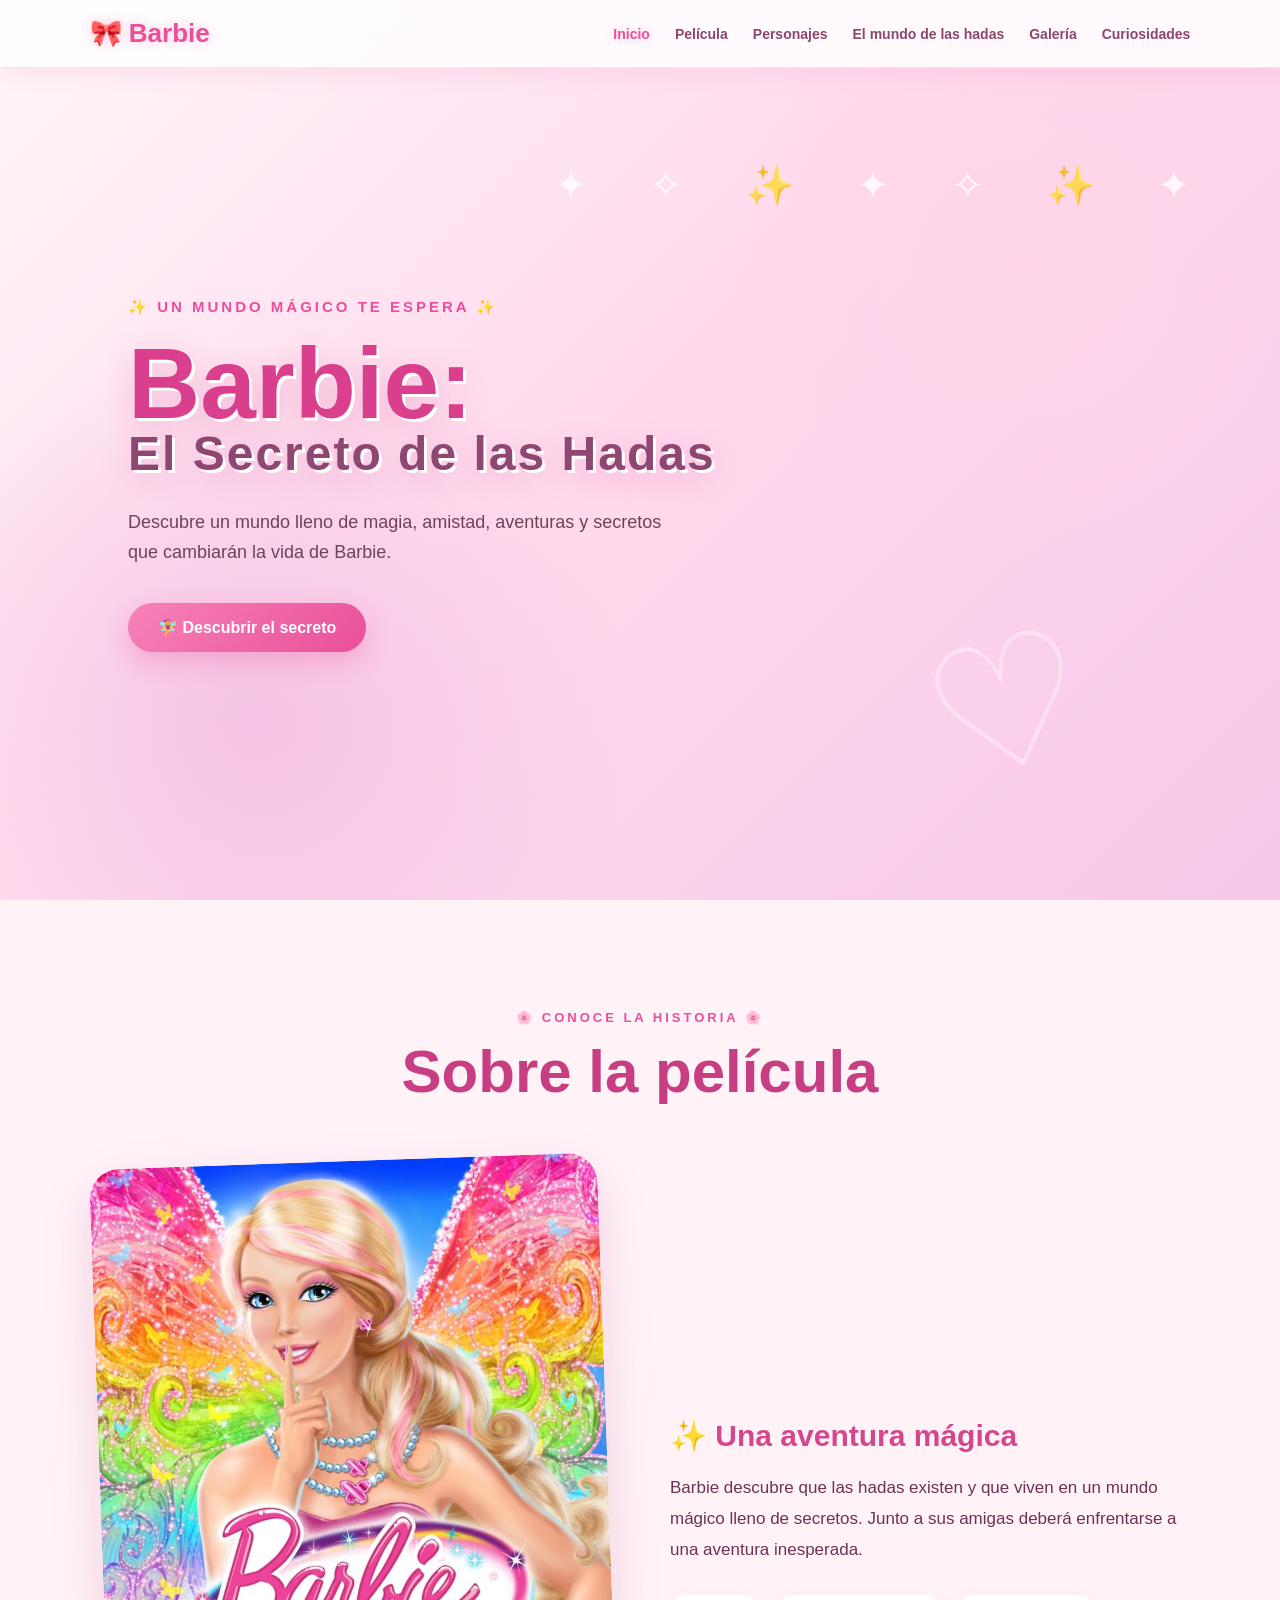
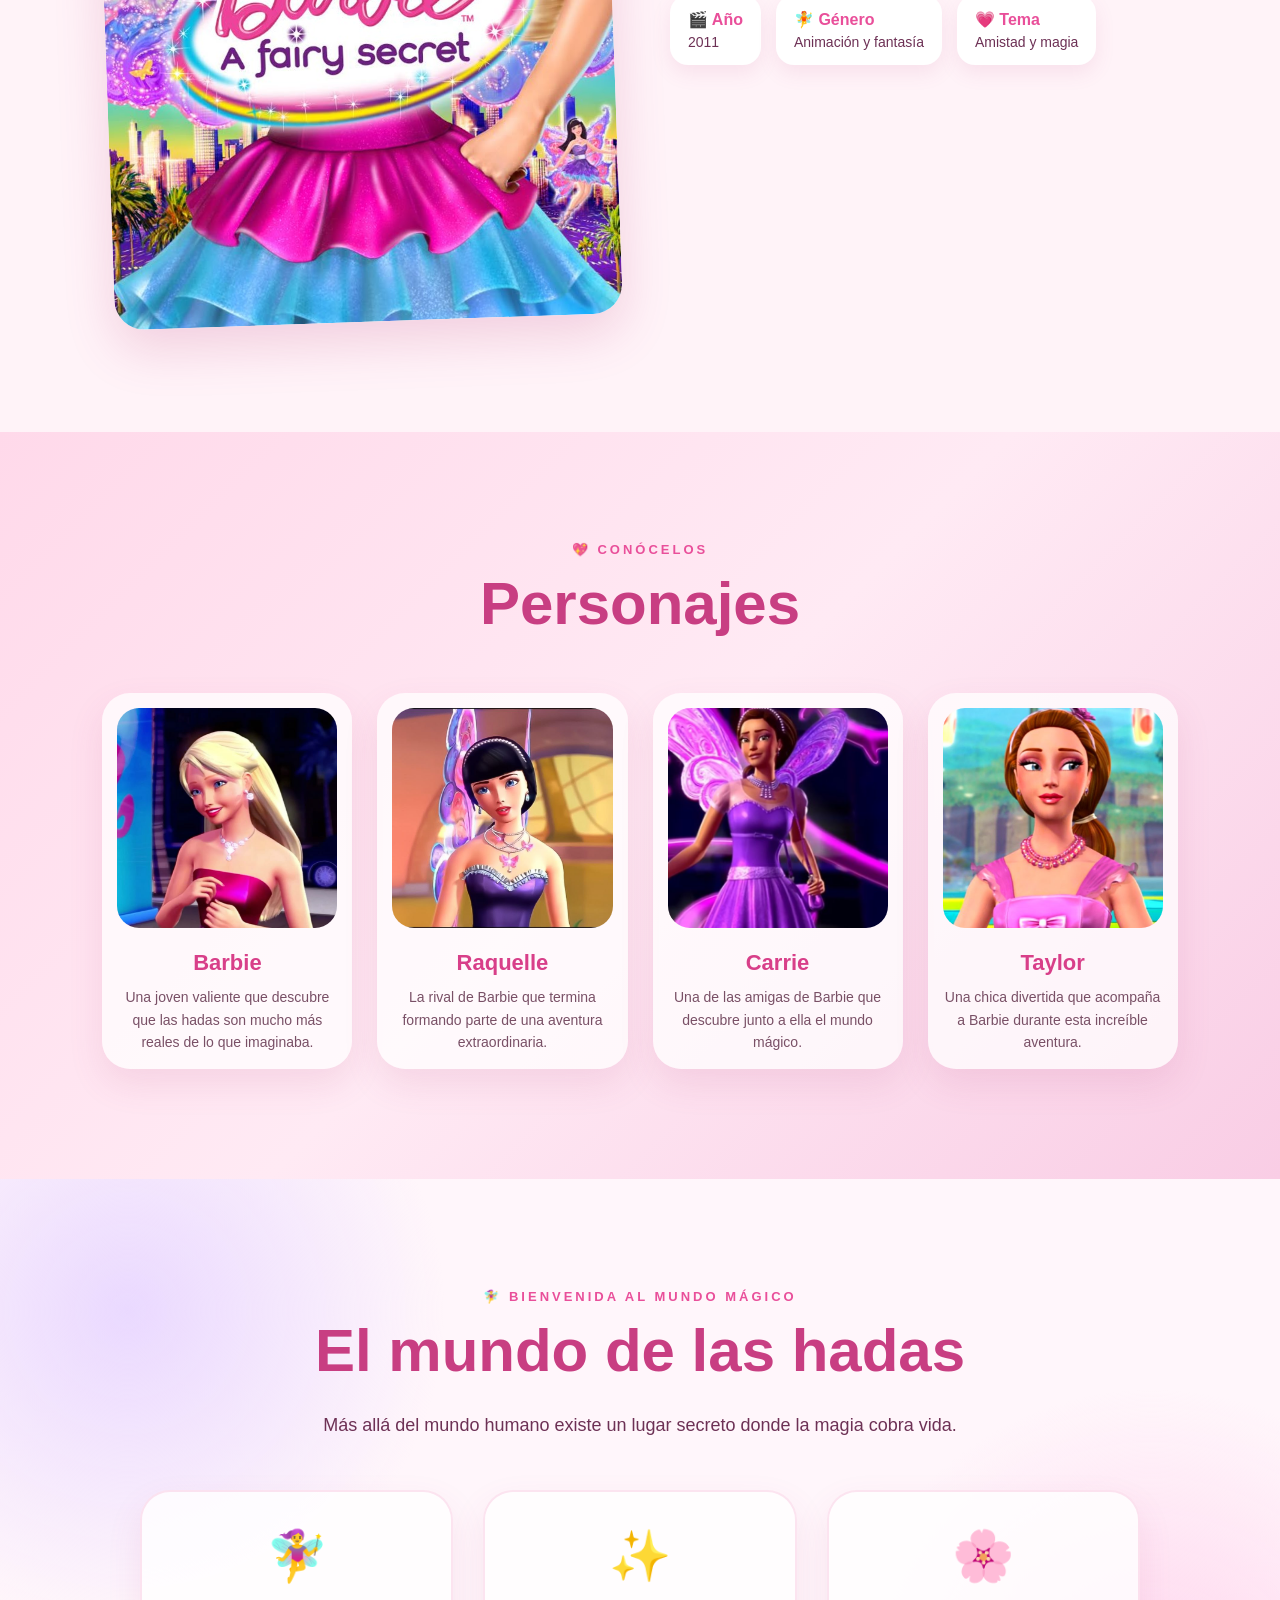
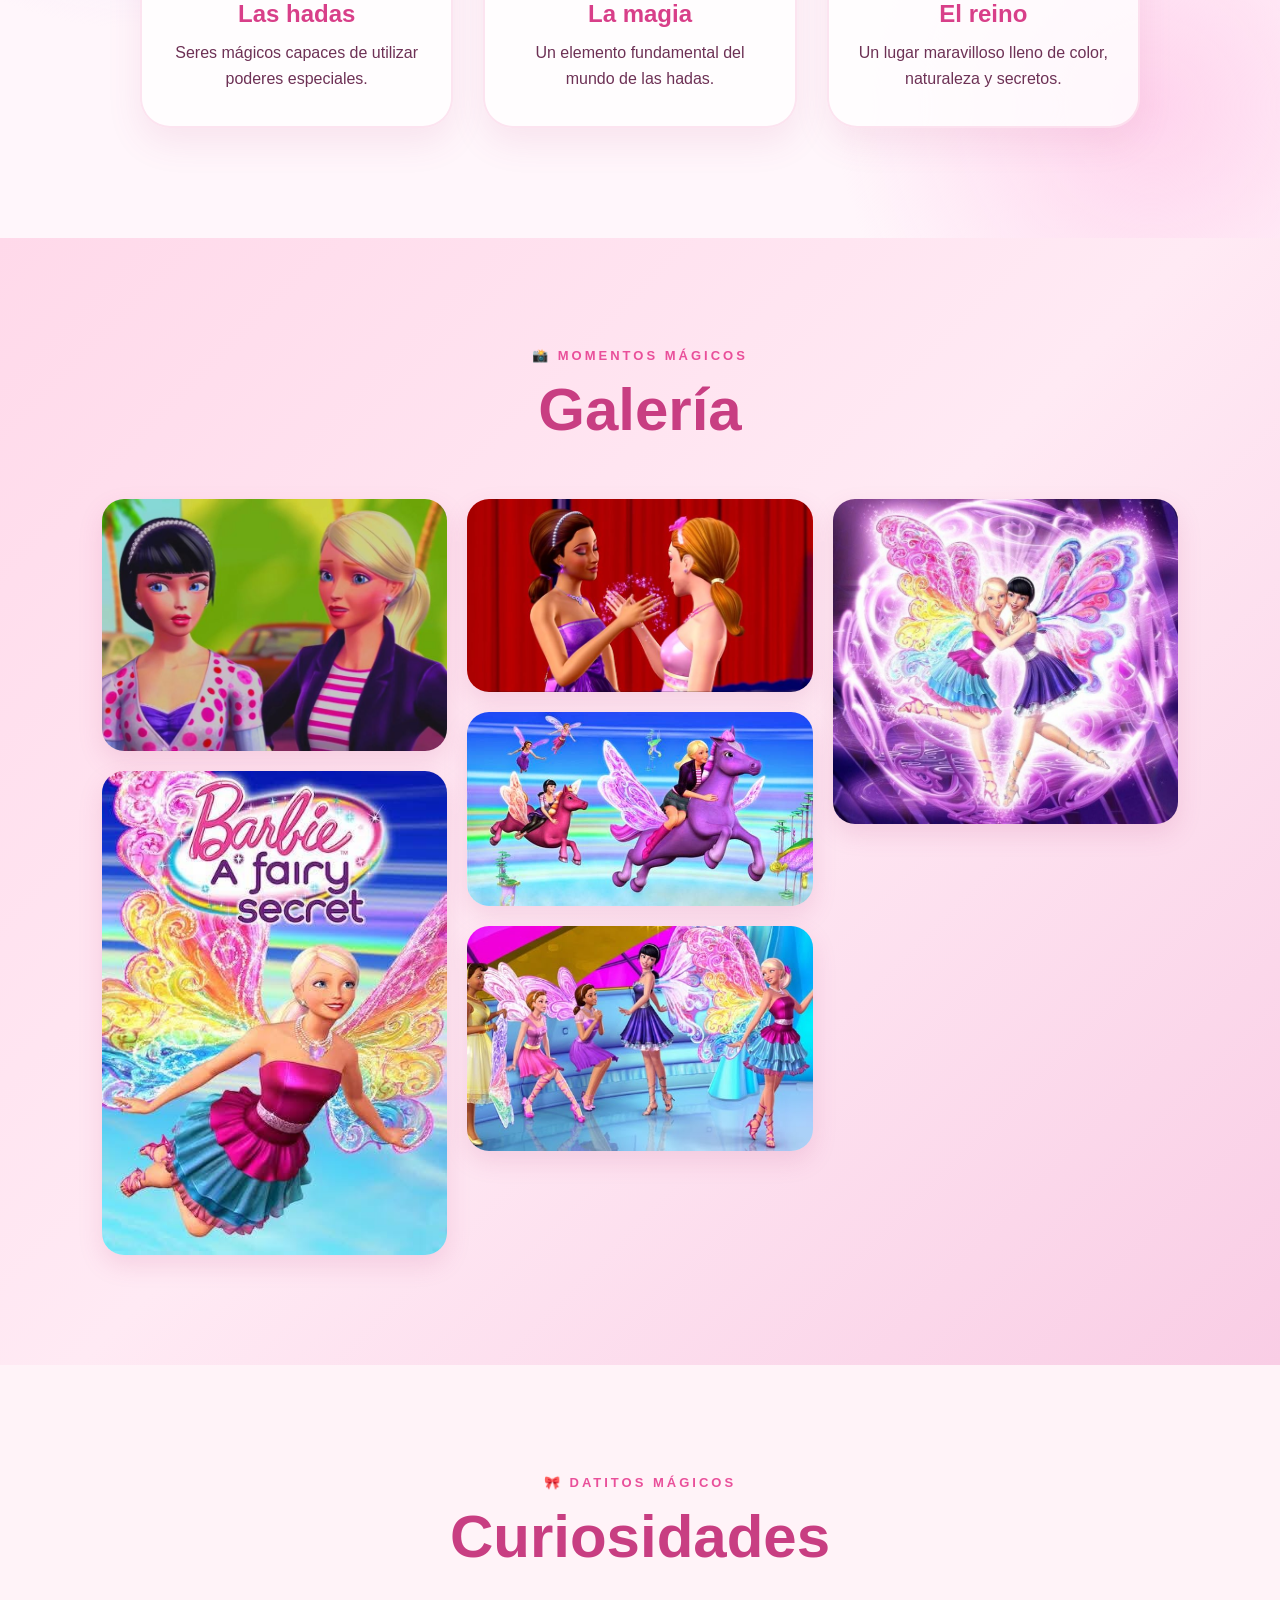
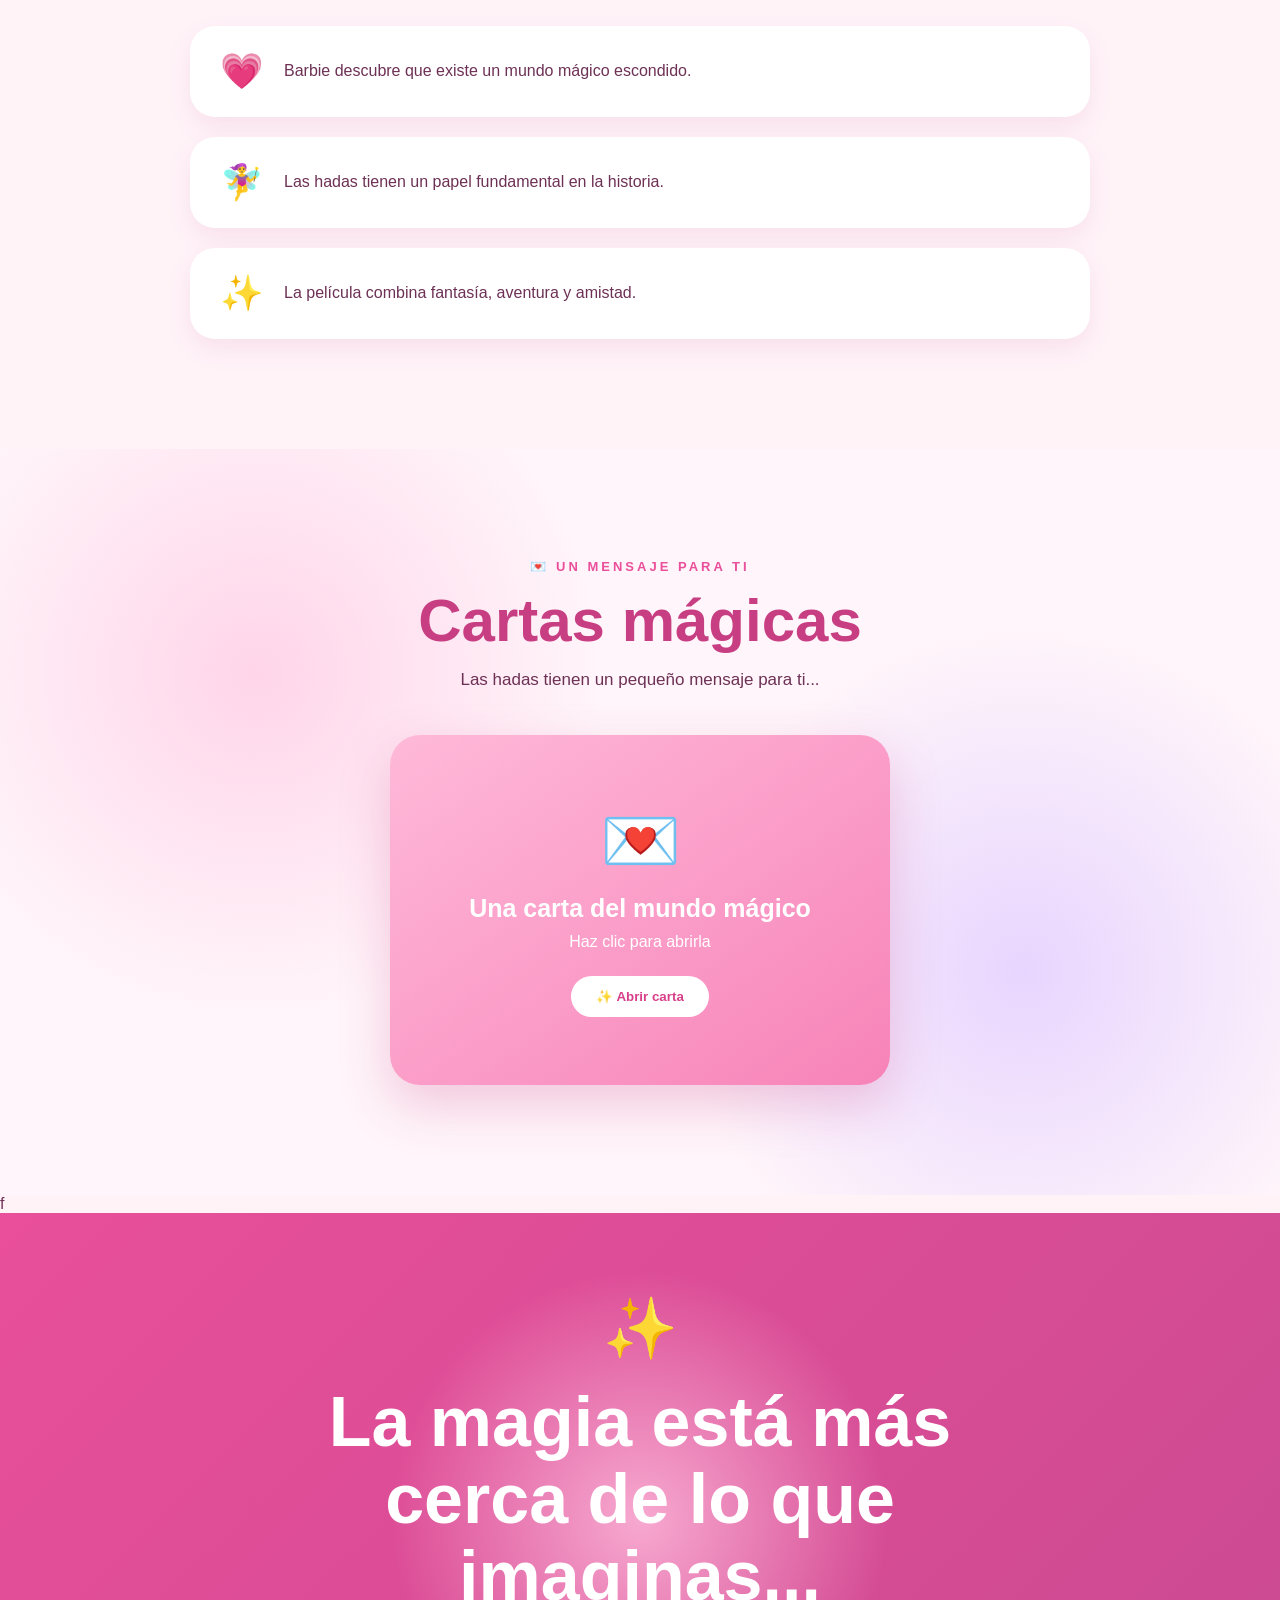
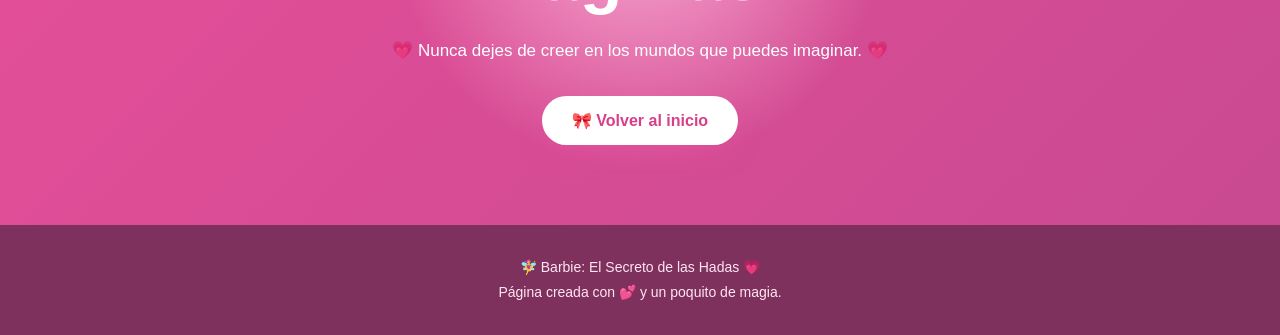
==== index.html @ a8f3a68d "Add files via upload" ====
<!DOCTYPE html>
<html lang="es">

<head>
    <meta charset="UTF-8">
    <meta name="viewport" content="width=device-width, initial-scale=1.0">

    <title>Barbie: El Secreto de las Hadas 🧚‍♀️</title>

    <!-- CSS -->
    <link rel="stylesheet" href="style.css">
</head>

<body>

    <!-- ENCABEZADO -->
    <header>

        <div class="logo">
            🎀 Barbie
        </div>

        <nav>
            <a href="#inicio">Inicio</a>
            <a href="#pelicula">Película</a>
            <a href="#personajes">Personajes</a>
            <a href="#hadas">El mundo de las hadas</a>
            <a href="#galeria">Galería</a>
            <a href="#curiosidades">Curiosidades</a>
        </nav>

    </header>


    <!-- INICIO -->
    <main>

        <section id="inicio" class="hero">

            <div class="hero-text">

                <p class="small-title">✨ UN MUNDO MÁGICO TE ESPERA ✨</p>

                <h1>
                    Barbie:
                    <span>El Secreto de las Hadas</span>
                </h1>

                <p>
                    Descubre un mundo lleno de magia, amistad,
                    aventuras y secretos que cambiarán la vida de Barbie.
                </p>

                <a href="#pelicula" class="button">
                    🧚‍♀️ Descubrir el secreto
                </a>

            </div>

        </section>


        <!-- SOBRE LA PELÍCULA -->
        <section id="pelicula" class="section">

            <p class="section-subtitle">🌸 CONOCE LA HISTORIA 🌸</p>

            <h2>Sobre la película</h2>

            <div class="movie-info">

                <div class="movie-image">
                    <!-- Aquí irá una imagen -->
                    <img src="secretos de las hadas.jpg"
                         alt="Barbie El Secreto de las Hadas">
                </div>

                <div class="movie-text">

                    <h3>✨ Una aventura mágica</h3>

                    <p>
                        Barbie descubre que las hadas existen y que
                        viven en un mundo mágico lleno de secretos.
                        Junto a sus amigas deberá enfrentarse a una
                        aventura inesperada.
                    </p>

                    <div class="movie-data">

                        <div>
                            <strong>🎬 Año</strong>
                            <span>2011</span>
                        </div>

                        <div>
                            <strong>🧚 Género</strong>
                            <span>Animación y fantasía</span>
                        </div>

                        <div>
                            <strong>💗 Tema</strong>
                            <span>Amistad y magia</span>
                        </div>

                    </div>

                </div>

            </div>

        </section>


        <!-- PERSONAJES -->
        <section id="personajes" class="section pink-section">

            <p class="section-subtitle">💖 CONÓCELOS</p>

            <h2>Personajes</h2>

            <div class="characters">

                <article class="character-card">

                    <img src="barbie.jpg" alt="Barbie">

                    <h3>Barbie</h3>

                    <p>
                        Una joven valiente que descubre que las hadas
                        son mucho más reales de lo que imaginaba.
                    </p>

                </article>


                <article class="character-card">

                    <img src="Raquelle.jpg" alt="Raquelle">

                    <h3>Raquelle</h3>

                    <p>
                        La rival de Barbie que termina formando parte
                        de una aventura extraordinaria.
                    </p>

                </article>


                <article class="character-card">

                    <img src="carrie.jpg" alt="Carrie">

                    <h3>Carrie</h3>

                    <p>
                        Una de las amigas de Barbie que descubre
                        junto a ella el mundo mágico.
                    </p>

                </article>


                <article class="character-card">

                    <img src="tylor.jpg" alt="Taylor">

                    <h3>Taylor</h3>

                    <p>
                        Una chica divertida que acompaña a Barbie
                        durante esta increíble aventura.
                    </p>

                </article>

            </div>

        </section>


        <!-- MUNDO DE LAS HADAS -->
        <section id="hadas" class="section fairy-world">

            <p class="section-subtitle">🧚‍♀️ BIENVENIDA AL MUNDO MÁGICO</p>

            <h2>El mundo de las hadas</h2>

            <p class="intro">
                Más allá del mundo humano existe un lugar secreto
                donde la magia cobra vida.
            </p>

            <div class="fairy-cards">

                <div class="fairy-card">
                    <span>🧚‍♀️</span>
                    <h3>Las hadas</h3>
                    <p>
                        Seres mágicos capaces de utilizar poderes
                        especiales.
                    </p>
                </div>

                <div class="fairy-card">
                    <span>✨</span>
                    <h3>La magia</h3>
                    <p>
                        Un elemento fundamental del mundo de las hadas.
                    </p>
                </div>

                <div class="fairy-card">
                    <span>🌸</span>
                    <h3>El reino</h3>
                    <p>
                        Un lugar maravilloso lleno de color,
                        naturaleza y secretos.
                    </p>
                </div>

            </div>

        </section>


        <!-- GALERÍA -->
        <section id="galeria" class="section pink-section">

            <p class="section-subtitle">📸 MOMENTOS MÁGICOS</p>

            <h2>Galería</h2>

            <div class="gallery">

                <img src="uno.jpg" alt="Barbie y Raquelle">
                <img src="dos.jpg" alt="Barbie">
                <img src="tres.jpg" alt="Teylor y Carrie">
                <img src="cuatro.jpg" alt="Barbie y pegasos">
                <img src="cinco.jpg" alt="tienda de halas">
                <img src="seis.jpg" alt="Barbie y Raquelle">

            </div>

        </section>


        <!-- CURIOSIDADES -->
        <section id="curiosidades" class="section">

            <p class="section-subtitle">🎀 DATITOS MÁGICOS</p>

            <h2>Curiosidades</h2>

            <div class="facts">

                <div class="fact">
                    <span>💗</span>
                    <p>
                        Barbie descubre que existe un mundo
                        mágico escondido.
                    </p>
                </div>

                <div class="fact">
                    <span>🧚‍♀️</span>
                    <p>
                        Las hadas tienen un papel fundamental
                        en la historia.
                    </p>
                </div>

                <div class="fact">
                    <span>✨</span>
                    <p>
                        La película combina fantasía,
                        aventura y amistad.
                    </p>
                </div>

            </div>

        </section>

 <!-- CARTAS MÁGICAS -->

<section id="cartas" class="magic-letters">

    <p class="section-subtitle">
        💌 UN MENSAJE PARA TI
    </p>

    <h2>
        Cartas mágicas
    </h2>

    <p class="letters-intro">
        Las hadas tienen un pequeño mensaje para ti...
    </p>

    <div class="letter">

        <div class="letter-front">

            <span class="letter-icon">💌</span>

            <h3>
                Una carta del mundo mágico
            </h3>

            <p>
                Haz clic para abrirla
            </p>

            <button id="openLetter">
                ✨ Abrir carta
            </button>

        </div>

        <div class="letter-message">

            <span>🧚‍♀️</span>

            <p id="magicMessage">
                La magia está esperando por ti...
            </p>

            <button id="newMessage">
                💗 Otro mensaje
            </button>

        </div>

    </div>

</section>f

        <!-- FRASE FINAL -->
        <section class="final-section">

            <div class="sparkle">✨</div>

            <h2>
                La magia está más cerca
                de lo que imaginas...
            </h2>

            <p>
                💗 Nunca dejes de creer en los mundos que puedes imaginar. 💗
            </p>

            <a href="#inicio" class="button">
                🎀 Volver al inicio
            </a>

        </section>

    </main>


    <!-- PIE DE PÁGINA -->
    <footer>

        <p>
            🧚‍♀️ Barbie: El Secreto de las Hadas 💗
        </p>

        <p>
            Página creada con 💕 y un poquito de magia.
        </p>

    </footer>
<script src="script.js"></script>
</body>

</html>
---- style.css ----
/* =========================================
   BARBIE: EL SECRETO DE LAS HADAS
   ESTILO GENERAL
========================================= */

* {
    margin: 0;
    padding: 0;
    box-sizing: border-box;
    scroll-behavior: smooth;
}

body {
    font-family: "Trebuchet MS", Arial, sans-serif;
    background: #fff3f8;
    color: #6d3155;
    overflow-x: hidden;
}


/* =========================================
   ENCABEZADO
========================================= */

header {
    position: fixed;
    top: 0;
    left: 0;
    width: 100%;
    z-index: 1000;

    display: flex;
    justify-content: space-between;
    align-items: center;

    padding: 18px 7%;

    background: rgba(255, 255, 255, 0.82);
    backdrop-filter: blur(15px);

    border-bottom: 1px solid rgba(239, 123, 177, 0.2);

    box-shadow: 0 5px 25px rgba(220, 100, 160, 0.12);
}


/* LOGO */

.logo {
    font-size: 26px;
    font-weight: bold;
    color: #e94f9a;

    text-shadow: 0 0 12px rgba(233, 79, 154, 0.3);
}


/* MENÚ */

nav {
    display: flex;
    gap: 25px;
}

nav a {
    text-decoration: none;
    color: #8b476d;
    font-weight: bold;
    font-size: 14px;

    transition: 0.3s ease;
}

nav a:hover {
    color: #e94f9a;
    transform: translateY(-2px);
}


/* =========================================
   PORTADA / HERO
========================================= */

.hero {
    min-height: 100vh;

    display: flex;
    align-items: center;

    padding: 130px 10% 80px;

    position: relative;

    background:
        radial-gradient(circle at 80% 30%, #ffd4e9 0%, transparent 25%),
        radial-gradient(circle at 20% 80%, #f6c4e4 0%, transparent 30%),
        linear-gradient(135deg, #fff5fa, #ffd9ec, #f7c8e8);

    overflow: hidden;
}


/* BRILLITOS DEL FONDO */

.hero::before {
    content: "✦  ✧  ✨  ✦  ✧  ✨  ✦";

    position: absolute;

    top: 18%;
    right: 5%;

    font-size: 40px;
    letter-spacing: 25px;

    color: rgba(255, 255, 255, 0.8);

    animation: sparkle 4s infinite alternate;
}

.hero::after {
    content: "♡";

    position: absolute;

    bottom: 10%;
    right: 15%;

    font-size: 180px;

    color: rgba(255, 255, 255, 0.35);

    transform: rotate(-15deg);
}


/* TEXTO */

.hero-text {
    max-width: 700px;

    animation: aparecer 1.2s ease;
}

.small-title {
    color: #e94f9a;

    font-size: 15px;
    font-weight: bold;

    letter-spacing: 3px;

    margin-bottom: 20px;
}

.hero h1 {
    font-size: clamp(55px, 8vw, 100px);
    line-height: 0.95;

    color: #d93f8c;

    text-shadow:
        3px 3px 0 #fff,
        0 8px 30px rgba(218, 63, 140, 0.25);

    margin-bottom: 30px;
}

.hero h1 span {
    display: block;

    font-size: 0.48em;

    color: #8d4770;

    letter-spacing: 2px;
}

.hero-text > p:not(.small-title) {
    max-width: 550px;

    font-size: 18px;
    line-height: 1.7;

    color: #70415b;

    margin-bottom: 35px;
}


/* =========================================
   BOTONES
========================================= */

.button {
    display: inline-block;

    padding: 15px 30px;

    border-radius: 50px;

    text-decoration: none;

    color: white;
    background: linear-gradient(135deg, #f783b8, #e94f9a);

    font-weight: bold;

    box-shadow:
        0 10px 25px rgba(233, 79, 154, 0.3);

    transition: 0.35s ease;
}

.button:hover {
    transform: translateY(-5px) scale(1.03);

    box-shadow:
        0 15px 35px rgba(233, 79, 154, 0.4);
}


/* =========================================
   SECCIONES
========================================= */

.section {
    padding: 110px 8%;

    text-align: center;

    position: relative;
}

.section-subtitle {
    color: #e94f9a;

    font-size: 13px;

    font-weight: bold;

    letter-spacing: 3px;

    margin-bottom: 12px;
}

.section h2 {
    font-size: clamp(38px, 5vw, 60px);

    color: #c83e82;

    margin-bottom: 55px;
}


/* SECCIÓN ROSA */

.pink-section {
    background:
        linear-gradient(
            135deg,
            #ffd9ea,
            #ffeaf4,
            #f9cde5
        );
}


/* =========================================
   INFORMACIÓN DE LA PELÍCULA
========================================= */

.movie-info {
    max-width: 1100px;

    margin: auto;

    display: grid;

    grid-template-columns: 1fr 1fr;

    gap: 60px;

    align-items: center;

    text-align: left;
}

.movie-image {
    border-radius: 30px;

    overflow: hidden;

    box-shadow:
        0 20px 50px rgba(190, 65, 125, 0.2);

    transform: rotate(-2deg);

    transition: 0.4s ease;
}

.movie-image:hover {
    transform: rotate(0deg) scale(1.03);
}

.movie-image img {
    width: 100%;

    display: block;
}

.movie-text h3 {
    font-size: 30px;

    color: #d6468c;

    margin-bottom: 20px;
}

.movie-text p {
    line-height: 1.8;

    font-size: 17px;
}

.movie-data {
    display: flex;

    gap: 15px;

    margin-top: 30px;

    flex-wrap: wrap;
}

.movie-data div {
    background: white;

    padding: 15px 18px;

    border-radius: 18px;

    box-shadow: 0 8px 20px rgba(190, 65, 125, 0.1);

    display: flex;
    flex-direction: column;

    gap: 5px;
}

.movie-data strong {
    color: #e94f9a;
}

.movie-data span {
    font-size: 14px;
}


/* =========================================
   PERSONAJES
========================================= */

.characters {
    max-width: 1200px;

    margin: auto;

    display: grid;

    grid-template-columns: repeat(4, 1fr);

    gap: 25px;
}

.character-card {
    background: rgba(255, 255, 255, 0.75);

    border-radius: 28px;

    padding: 15px;

    box-shadow:
        0 15px 35px rgba(180, 65, 125, 0.12);

    transition: 0.4s ease;

    overflow: hidden;
}

.character-card:hover {
    transform: translateY(-12px) rotate(1deg);

    box-shadow:
        0 25px 45px rgba(180, 65, 125, 0.2);
}

.character-card img {
    width: 100%;

    aspect-ratio: 1 / 1;

    object-fit: cover;

    border-radius: 22px;
}

.character-card h3 {
    color: #d83f89;

    font-size: 22px;

    margin: 18px 0 10px;
}

.character-card p {
    font-size: 14px;

    line-height: 1.6;

    color: #795066;
}


/* =========================================
   MUNDO DE LAS HADAS
========================================= */

.fairy-world {
    background:
        radial-gradient(circle at 10% 20%, #ead9ff, transparent 25%),
        radial-gradient(circle at 90% 80%, #ffd4ed, transparent 25%),
        #fff6fb;
}

.intro {
    max-width: 650px;

    margin: -30px auto 50px;

    font-size: 18px;

    line-height: 1.7;
}

.fairy-cards {
    max-width: 1000px;

    margin: auto;

    display: grid;

    grid-template-columns: repeat(3, 1fr);

    gap: 30px;
}

.fairy-card {
    padding: 35px 25px;

    background: rgba(255, 255, 255, 0.8);

    border: 2px solid rgba(233, 79, 154, 0.15);

    border-radius: 30px;

    box-shadow: 0 15px 35px rgba(190, 65, 125, 0.1);

    transition: 0.4s ease;
}

.fairy-card:hover {
    transform: translateY(-10px);

    border-color: #f39bc5;
}

.fairy-card span {
    font-size: 50px;

    display: block;

    margin-bottom: 15px;
}

.fairy-card h3 {
    color: #d83f89;

    margin-bottom: 12px;

    font-size: 24px;
}

.fairy-card p {
    line-height: 1.6;
}


/* =========================================
   GALERÍA
========================================= */

.gallery {
    max-width: 1100px;

    margin: auto;

    columns: 3 250px;

    column-gap: 20px;
}

.gallery img {
    width: 100%;

    margin-bottom: 20px;

    border-radius: 22px;

    display: block;

    box-shadow: 0 10px 25px rgba(190, 65, 125, 0.15);

    transition: 0.4s ease;
}

.gallery img:hover {
    transform: scale(1.03);

    box-shadow:
        0 20px 35px rgba(190, 65, 125, 0.25);
}


/* =========================================
   CURIOSIDADES
========================================= */

.facts {
    max-width: 900px;

    margin: auto;

    display: grid;

    gap: 20px;
}

.fact {
    display: flex;

    align-items: center;

    gap: 20px;

    text-align: left;

    background: white;

    padding: 25px 30px;

    border-radius: 25px;

    box-shadow: 0 10px 25px rgba(190, 65, 125, 0.1);

    transition: 0.3s ease;
}

.fact:hover {
    transform: translateX(8px);
}

.fact span {
    font-size: 35px;
}

.fact p {
    line-height: 1.6;
}


/* =========================================
   SECCIÓN FINAL
========================================= */

.final-section {
    min-height: 60vh;

    display: flex;

    flex-direction: column;

    justify-content: center;

    align-items: center;

    text-align: center;

    padding: 80px 20px;

    background:
        radial-gradient(circle, #f7a9d0, transparent 35%),
        linear-gradient(135deg, #e94f9a, #c94a91);

    color: white;

    position: relative;

    overflow: hidden;
}

.final-section h2 {
    max-width: 700px;

    font-size: clamp(38px, 6vw, 70px);

    line-height: 1.1;

    margin-bottom: 25px;
}

.final-section p {
    font-size: 17px;

    margin-bottom: 35px;
}

.final-section .button {
    background: white;

    color: #d83f89;
}

.sparkle {
    font-size: 60px;

    margin-bottom: 20px;

    animation: sparkle 2s infinite alternate;
}


/* =========================================
   FOOTER
========================================= */

footer {
    padding: 30px;

    text-align: center;

    background: #7f315e;

    color: #ffe5f1;

    line-height: 1.8;

    font-size: 14px;
}


/* =========================================
   ANIMACIONES
========================================= */

@keyframes aparecer {

    from {
        opacity: 0;
        transform: translateY(30px);
    }

    to {
        opacity: 1;
        transform: translateY(0);
    }

}

@keyframes sparkle {

    from {
        opacity: 0.4;
        transform: scale(0.9) rotate(-5deg);
    }

    to {
        opacity: 1;
        transform: scale(1.1) rotate(5deg);
    }

}


/* =========================================
   RESPONSIVE — CELULAR
========================================= */

@media (max-width: 900px) {

    header {
        flex-direction: column;
        gap: 15px;
    }

    nav {
        gap: 12px;

        flex-wrap: wrap;

        justify-content: center;
    }

    .movie-info {
        grid-template-columns: 1fr;
    }

    .characters {
        grid-template-columns: repeat(2, 1fr);
    }

    .fairy-cards {
        grid-template-columns: 1fr;
    }

}


@media (max-width: 600px) {

    .hero {
        padding: 150px 7% 80px;
    }

    .hero h1 {
        font-size: 55px;
    }

    .characters {
        grid-template-columns: 1fr;
    }

    .section {
        padding: 80px 6%;
    }

    nav a {
        font-size: 12px;
    }

}
 /* =========================================
    ✨ EFECTOS DEL JAVASCRIPT
 ========================================= */

.floating-sparkle {
    position: fixed;

    top: -30px;

    pointer-events: none;

    z-index: 9999;

    color: white;

    text-shadow:
        0 0 8px #ffffff,
        0 0 15px #f783b8;

    animation: floatDown linear forwards;
}

@keyframes floatDown {

    from {
        transform: translateY(0) rotate(0deg);
        opacity: 0;
    }

    15% {
        opacity: 1;
    }

    to {
        transform: translateY(110vh) rotate(360deg);
        opacity: 0;
    }

}


/* 💗 CORAZONES */

.click-heart {
    position: fixed;

    pointer-events: none;

    z-index: 10000;

    font-size: 25px;

    color: #f05b9f;

    animation: heartFloat 1s ease-out forwards;
}

@keyframes heartFloat {

    0% {
        transform: scale(0.5);
        opacity: 1;
    }

    100% {
        transform:
            translateY(-80px)
            scale(1.4);

        opacity: 0;
    }

}


/* 🌸 APARICIÓN DE SECCIONES */

.hidden {
    opacity: 0;

    transform: translateY(40px);

    transition:
        opacity 0.8s ease,
        transform 0.8s ease;
}

.show {
    opacity: 1;

    transform: translateY(0);
}


/* ✨ EFECTO MÁGICO */

.magic-effect {
    animation: magicFlash 1s ease;
}

@keyframes magicFlash {

    0% {
        filter: brightness(1);
    }

    50% {
        filter: brightness(1.25);
    }

    100% {
        filter: brightness(1);
    }

}


/* 📸 GALERÍA AMPLIADA */

.image-overlay {
    position: fixed;

    inset: 0;

    z-index: 20000;

    background: rgba(90, 25, 65, 0.82);

    backdrop-filter: blur(10px);

    display: flex;

    align-items: center;

    justify-content: center;

    padding: 30px;

    opacity: 0;

    transition: opacity 0.3s ease;
}

.image-overlay.active {
    opacity: 1;
}

.image-container {
    position: relative;

    max-width: 800px;

    text-align: center;
}

.image-container img {
    max-width: 100%;

    max-height: 75vh;

    border-radius: 25px;

    box-shadow:
        0 20px 60px rgba(0, 0, 0, 0.35);
}

.image-container p {
    color: white;

    margin-top: 15px;

    font-size: 17px;
}

.close-gallery {
    position: absolute;

    right: -15px;
    top: -15px;

    width: 40px;
    height: 40px;

    border: none;

    border-radius: 50%;

    background: white;

    color: #d83f89;

    font-size: 18px;

    cursor: pointer;

    z-index: 2;

    box-shadow: 0 5px 20px rgba(0, 0, 0, 0.2);

    transition: 0.3s;
}

.close-gallery:hover {
    transform: rotate(90deg) scale(1.1);
}


/* 🎀 ENLACE ACTIVO */

nav a.active {
    color: #e94f9a;

    text-shadow:
        0 0 10px rgba(233, 79, 154, 0.3);
}
/* =========================================
   ✨ CURSOR MÁGICO
========================================= */

.magic-cursor {
    position: fixed;

    pointer-events: none;

    z-index: 30000;

    color: #f783b8;

    font-size: 16px;

    text-shadow:
        0 0 6px white,
        0 0 12px #f783b8;

    transform: translate(-50%, -50%);

    animation: cursorSparkle 0.8s ease-out forwards;
}

@keyframes cursorSparkle {

    0% {
        opacity: 1;
        transform:
            translate(-50%, -50%)
            scale(0.5)
            rotate(0deg);
    }

    100% {
        opacity: 0;

        transform:
            translate(
                calc(-50% + var(--random-x, 10px)),
                calc(-50% - 25px)
            )
            scale(1.5)
            rotate(180deg);
    }

}
/* =========================================
   💌 CARTAS MÁGICAS
========================================= */

.magic-letters {
    padding: 110px 20px;

    text-align: center;

    background:
        radial-gradient(
            circle at 20% 30%,
            #ffd5e9,
            transparent 30%
        ),
        radial-gradient(
            circle at 80% 70%,
            #e8d5ff,
            transparent 30%
        ),
        #fff5fa;
}

.magic-letters h2 {
    color: #c83e82;

    font-size: clamp(38px, 5vw, 60px);

    margin-bottom: 15px;
}

.letters-intro {
    font-size: 17px;

    margin-bottom: 45px;
}


/* CARTA */

.letter {
    width: min(90%, 500px);

    min-height: 350px;

    margin: auto;

    position: relative;

    perspective: 1000px;
}


/* PARTE DELANTERA */

.letter-front,
.letter-message {

    position: absolute;

    inset: 0;

    padding: 45px 35px;

    border-radius: 30px;

    display: flex;

    flex-direction: column;

    justify-content: center;

    align-items: center;

    transition:
        transform 0.7s ease,
        opacity 0.5s ease;

}


/* CARTA CERRADA */

.letter-front {

    background:
        linear-gradient(
            145deg,
            #ffb9d9,
            #f783b8
        );

    color: white;

    box-shadow:
        0 20px 50px
        rgba(200, 62, 130, 0.25);

    z-index: 2;
}

.letter-icon {
    font-size: 65px;

    margin-bottom: 15px;
}

.letter-front h3 {
    font-size: 25px;

    margin-bottom: 10px;
}

.letter-front p {
    margin-bottom: 25px;
}


/* BOTÓN */

.letter-front button,
.letter-message button {

    border: none;

    padding: 13px 25px;

    border-radius: 30px;

    background: white;

    color: #d83f89;

    font-weight: bold;

    cursor: pointer;

    transition: 0.3s;
}

.letter-front button:hover,
.letter-message button:hover {

    transform: scale(1.06);

    box-shadow:
        0 8px 20px
        rgba(255, 255, 255, 0.3);
}


/* MENSAJE */

.letter-message {

    background:
        linear-gradient(
            145deg,
            #fff,
            #ffe8f3
        );

    color: #70415b;

    box-shadow:
        0 20px 50px
        rgba(200, 62, 130, 0.2);

    opacity: 0;

    transform: scale(0.8);
}

.letter-message > span {
    font-size: 50px;

    margin-bottom: 20px;
}

.letter-message p {

    font-size: 18px;

    line-height: 1.7;

    max-width: 380px;

    margin-bottom: 25px;

    transition: opacity 0.25s ease;
}


/* CARTA ABIERTA */

.letter.opened .letter-front {

    transform: rotateY(90deg);

    opacity: 0;
}

.letter.opened .letter-message {

    transform: scale(1);

    opacity: 1;
}
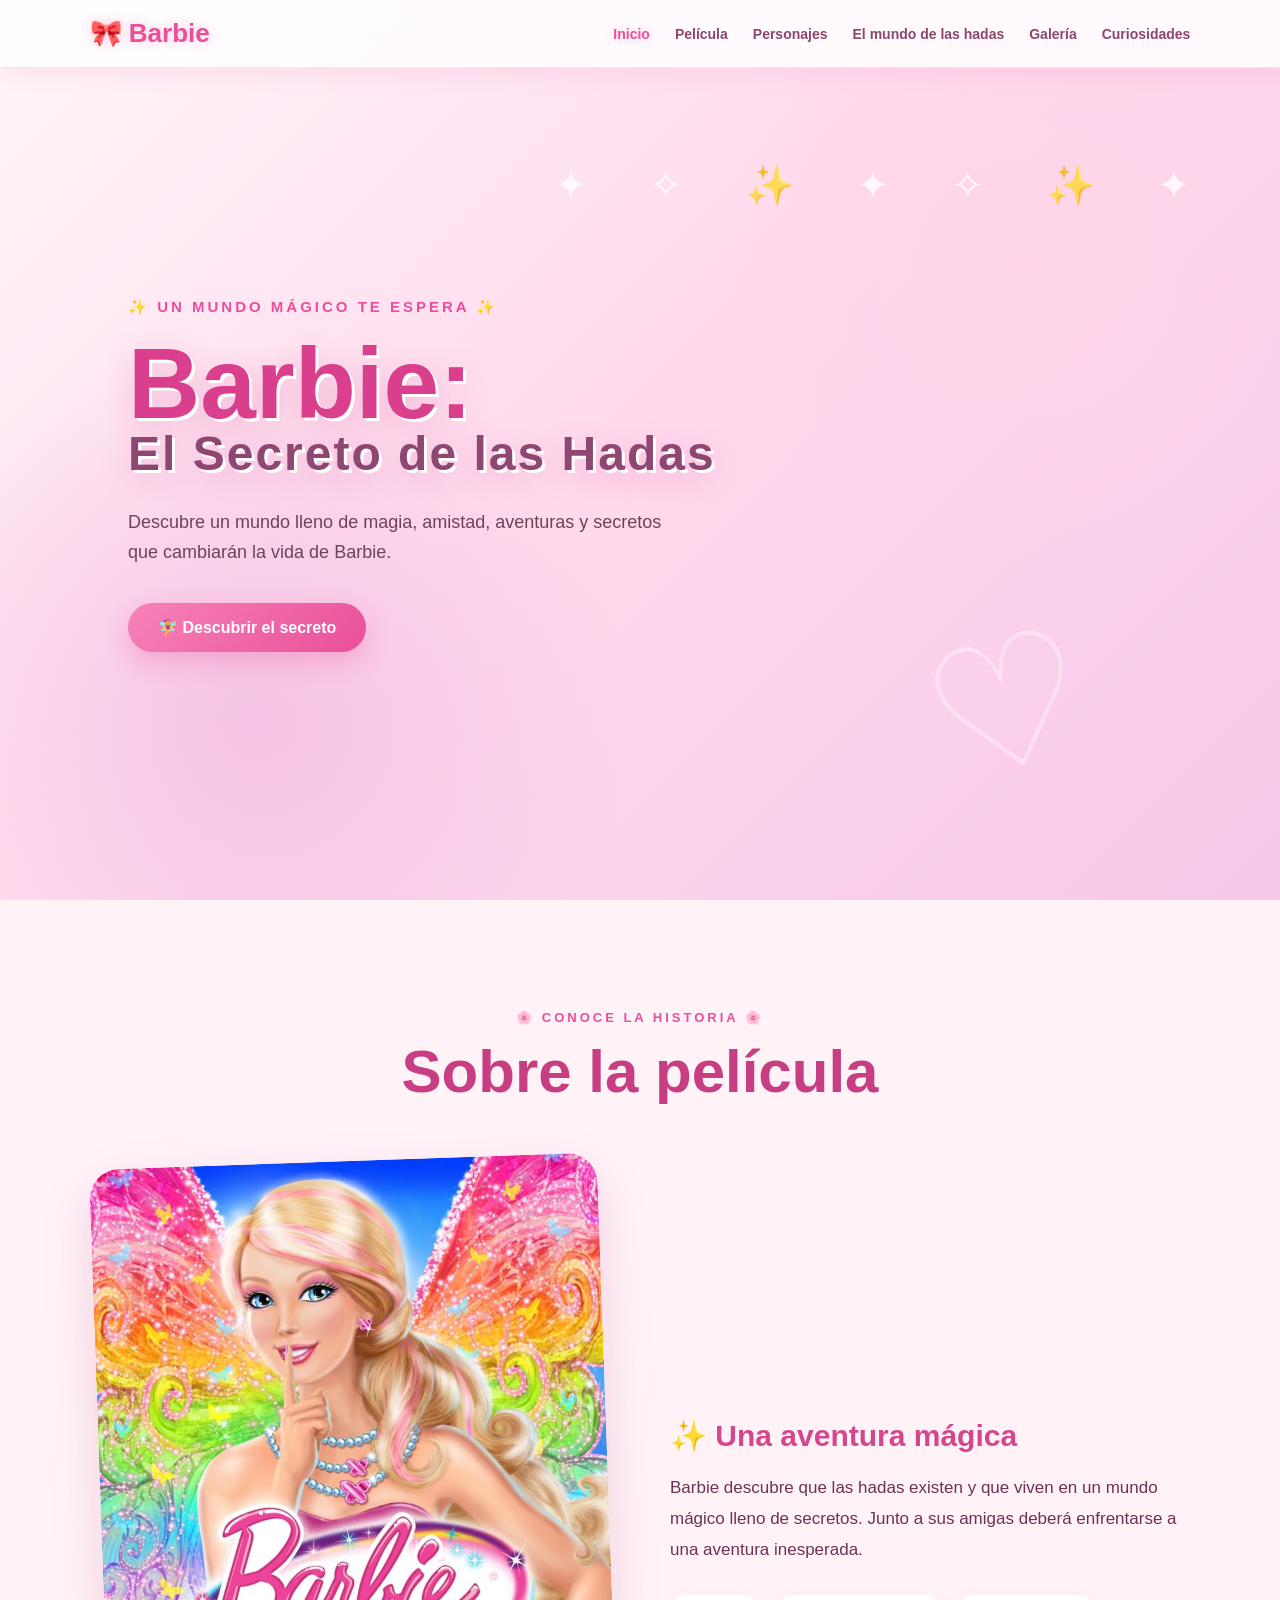
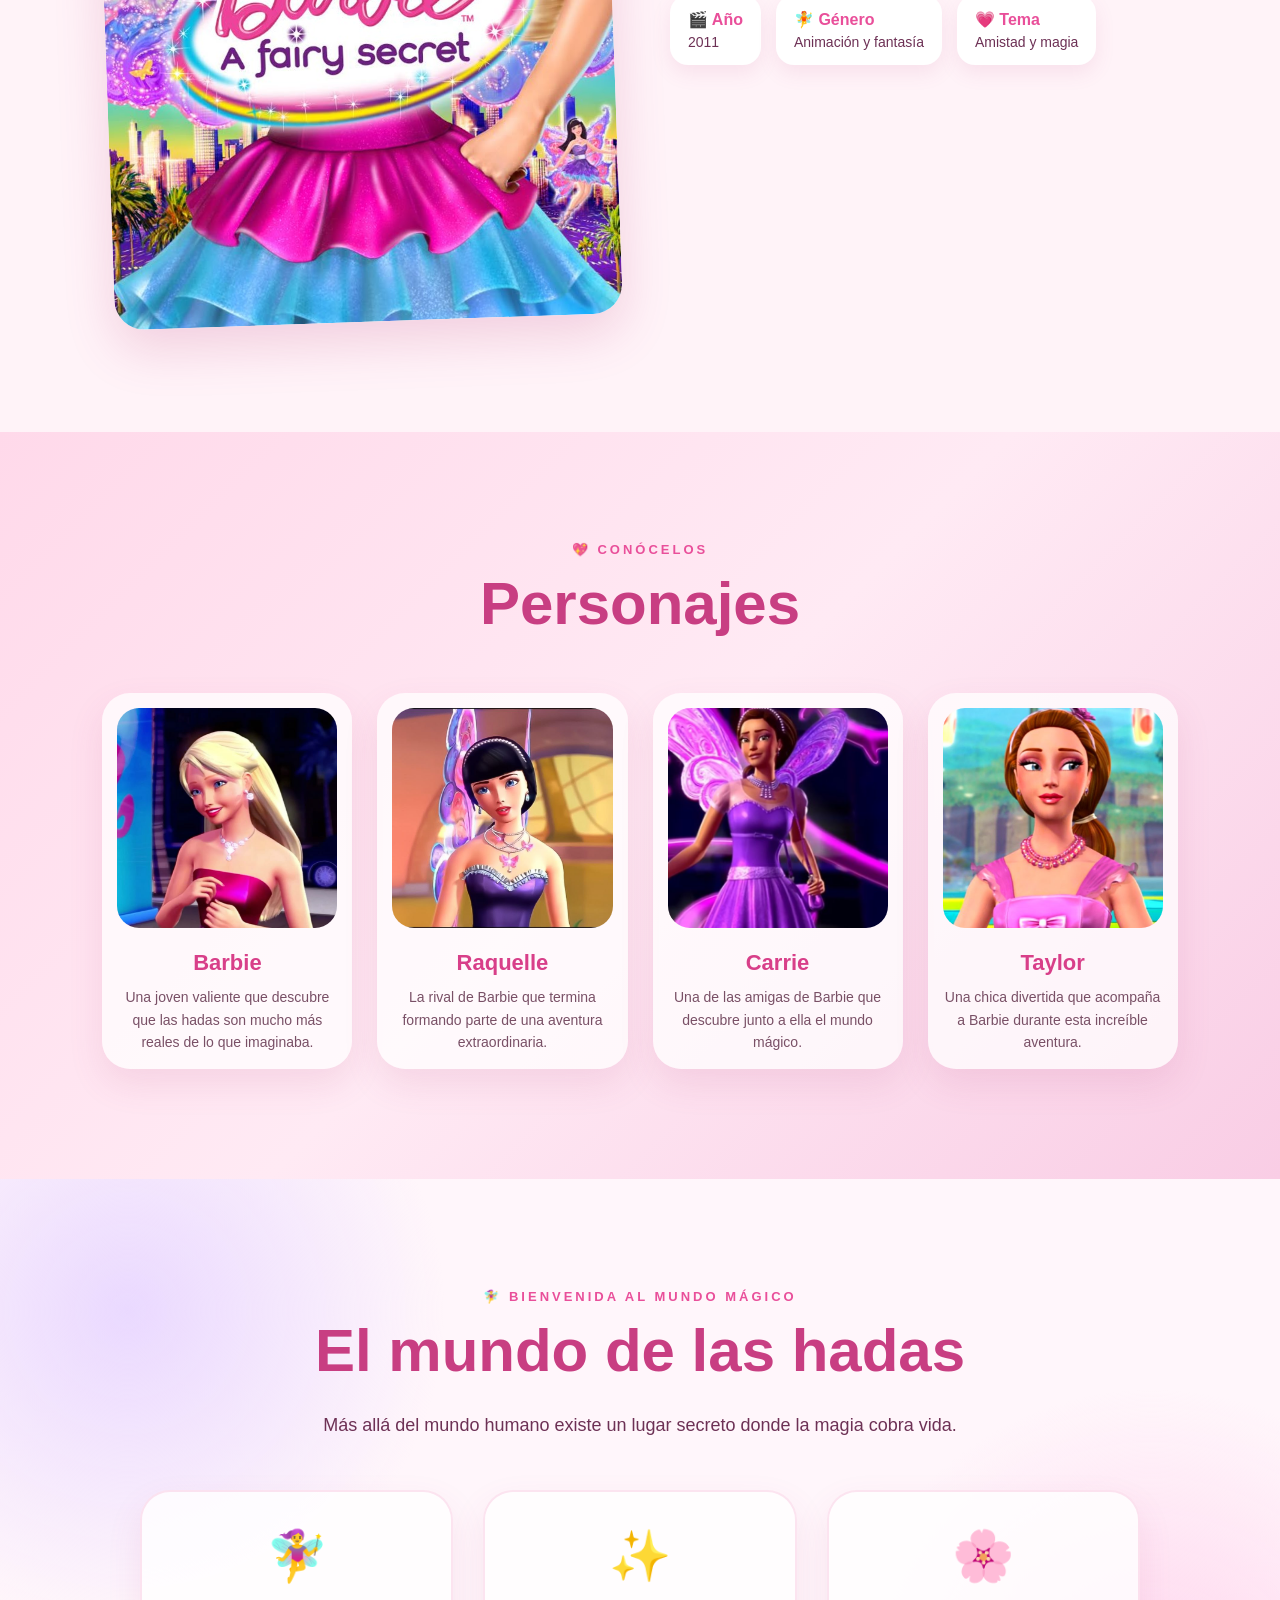
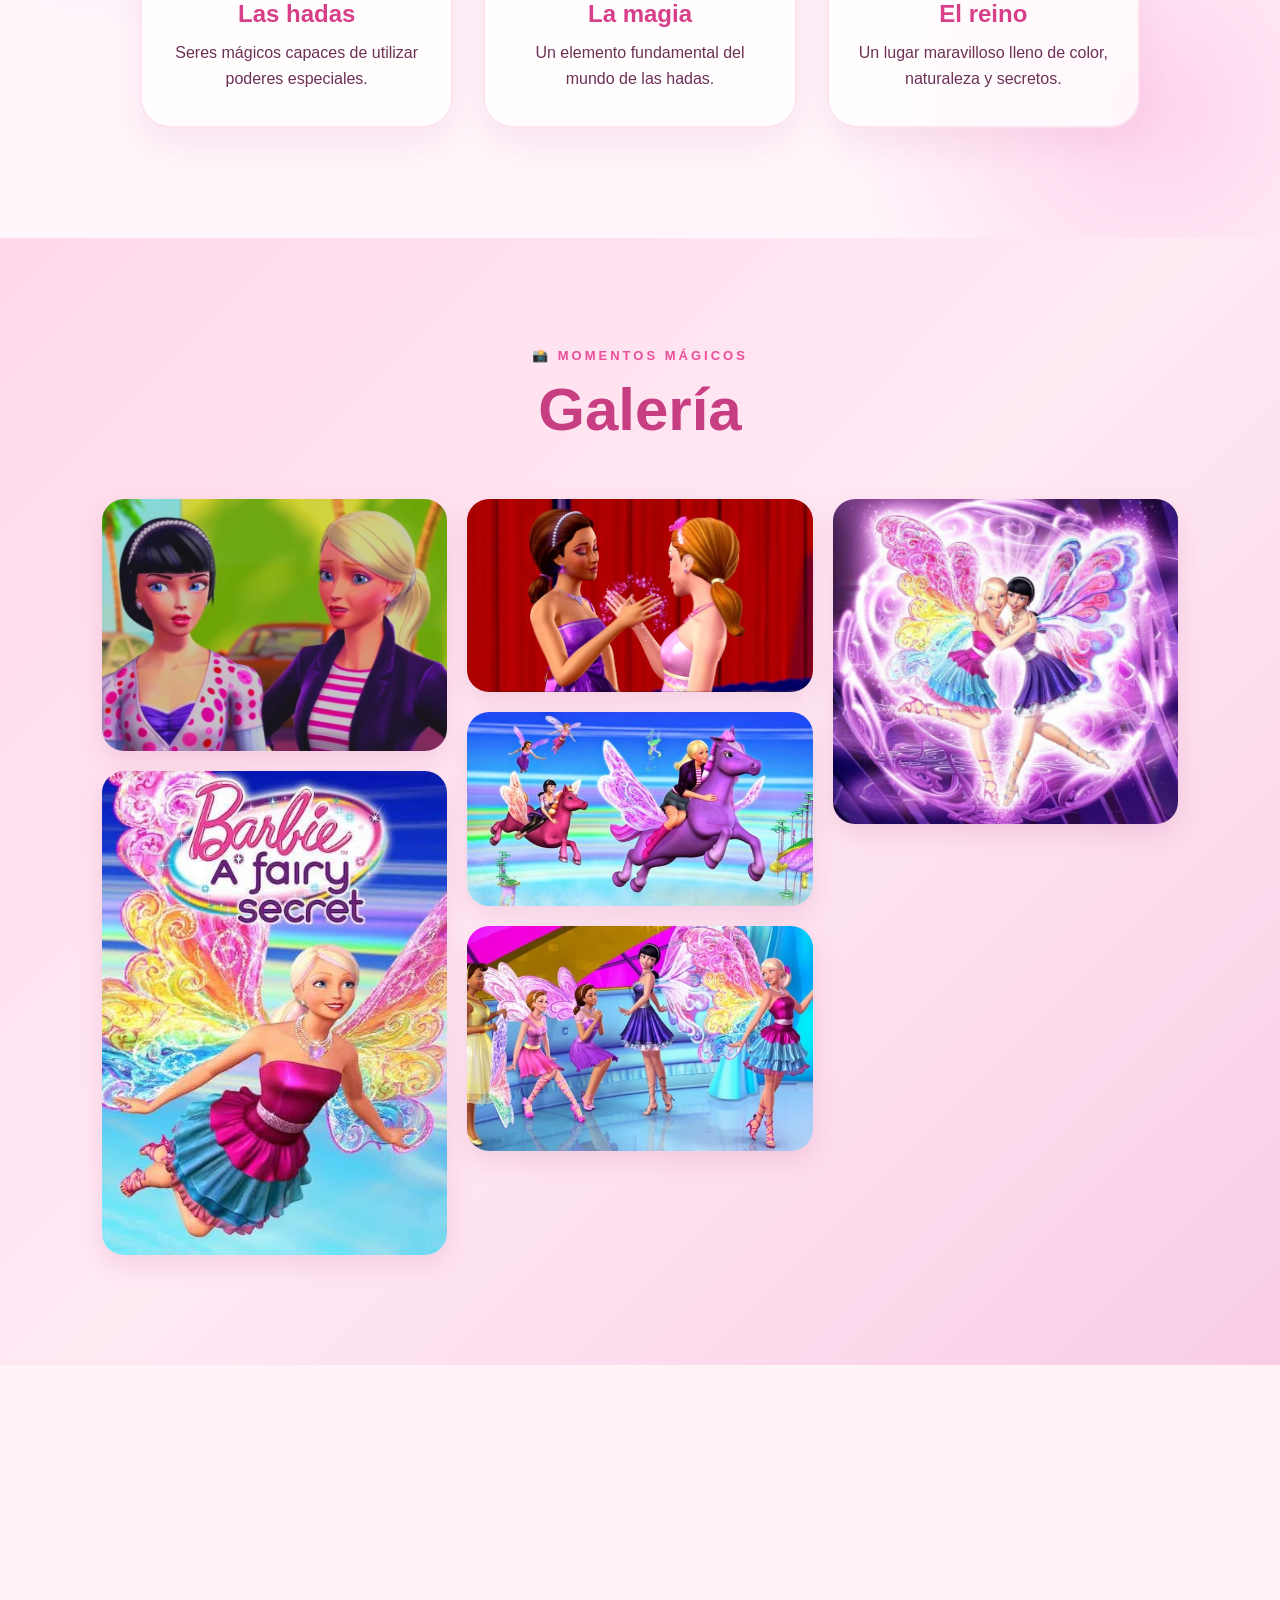
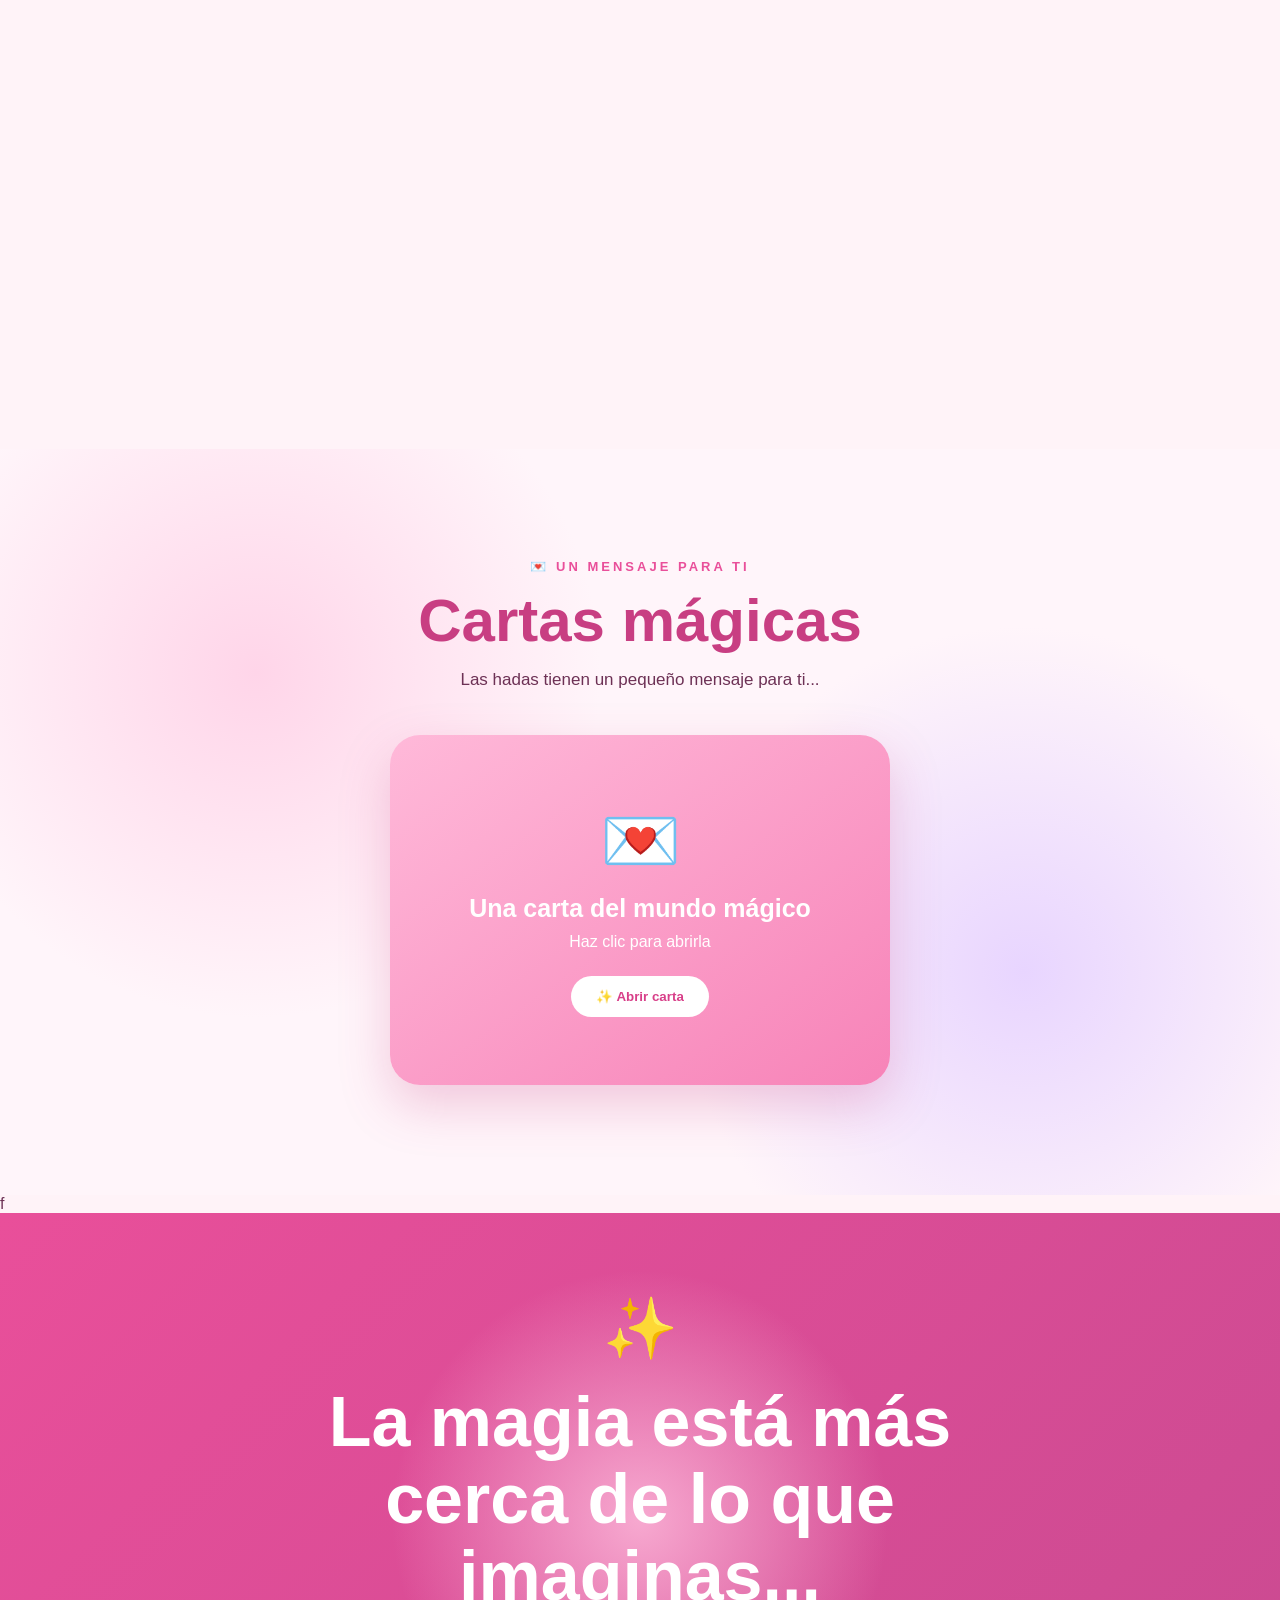
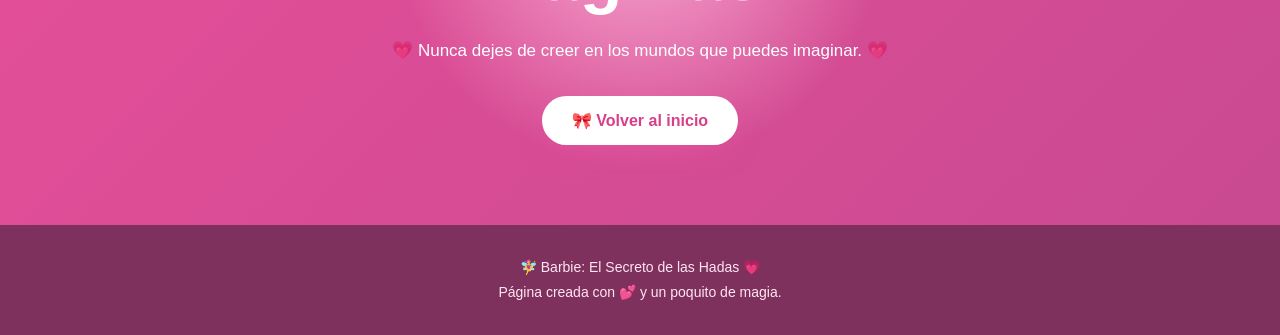
==== commit 9b00abe6: "Rename index.html to  index.html" ====
--- a/index.html
+++ b/index.html
@@ -376,4 +376,4 @@
 <script src="script.js"></script>
 </body>
 
-</html>+</html>
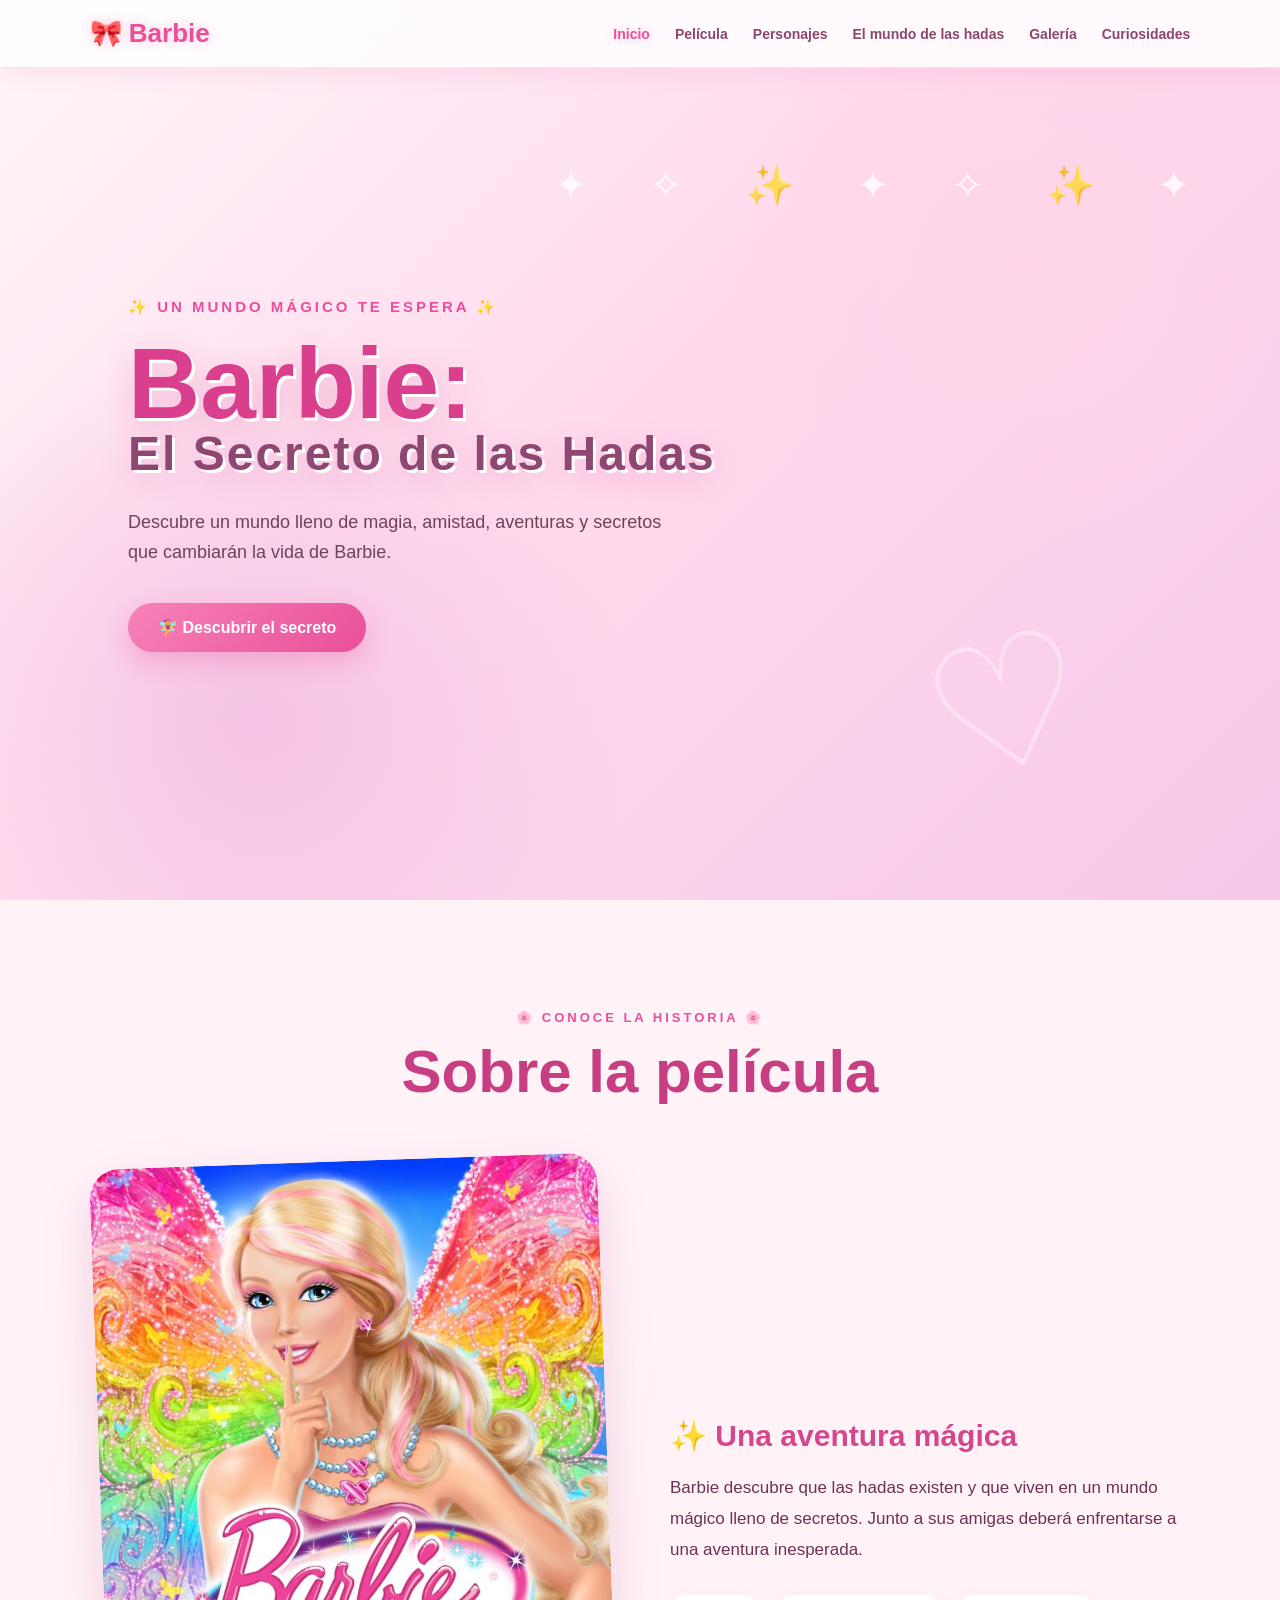
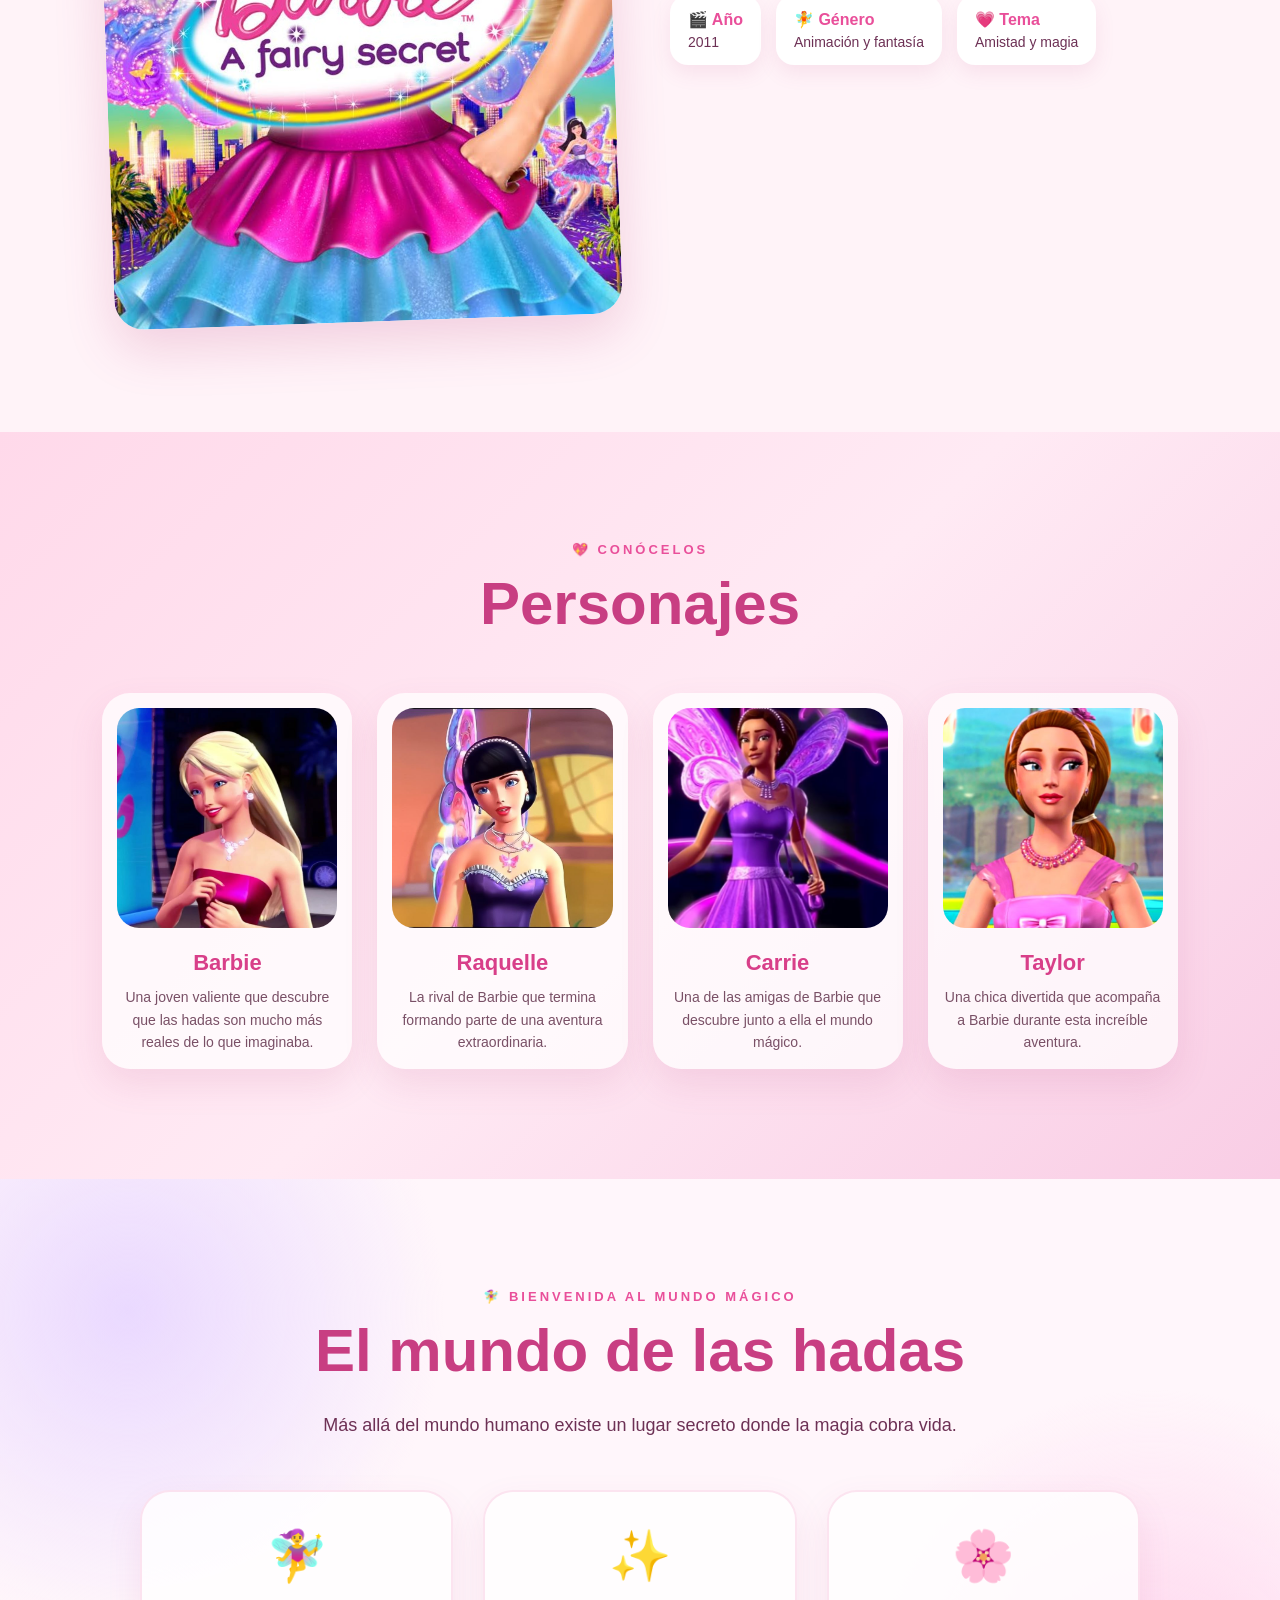
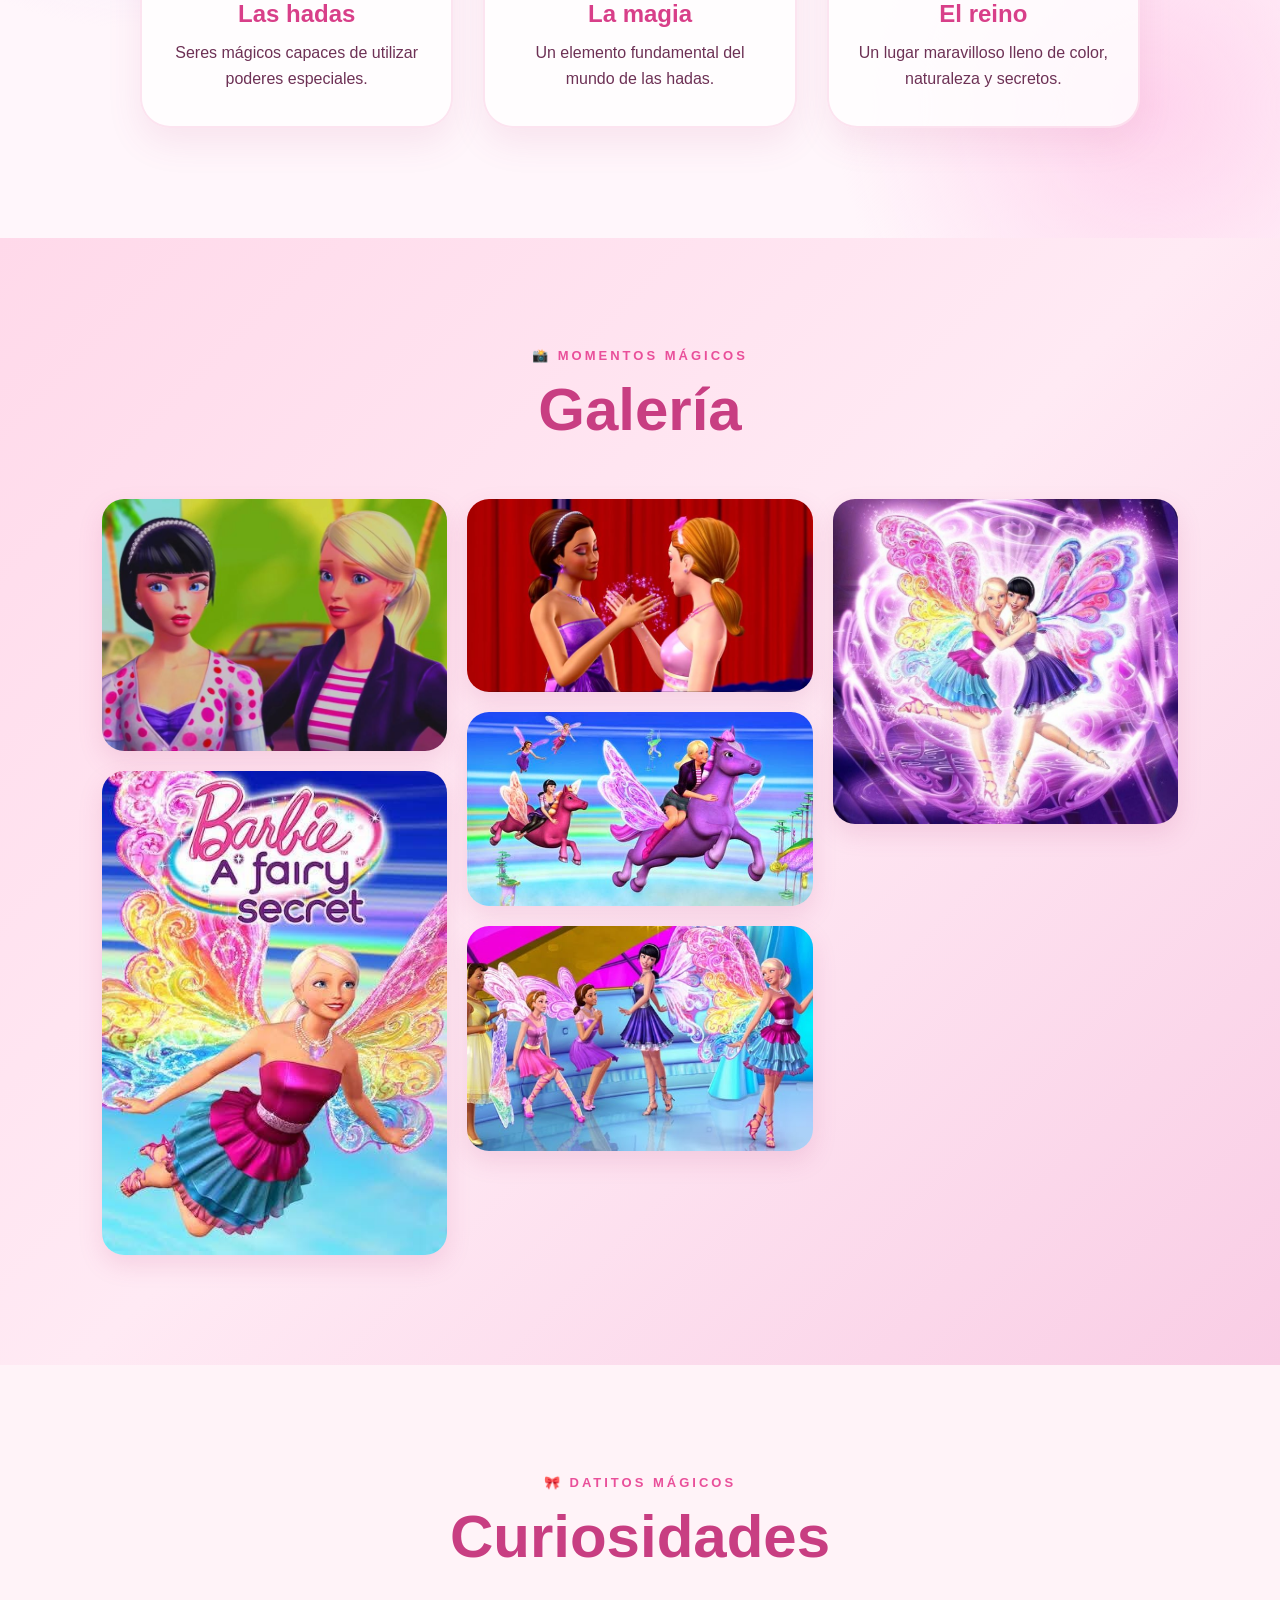
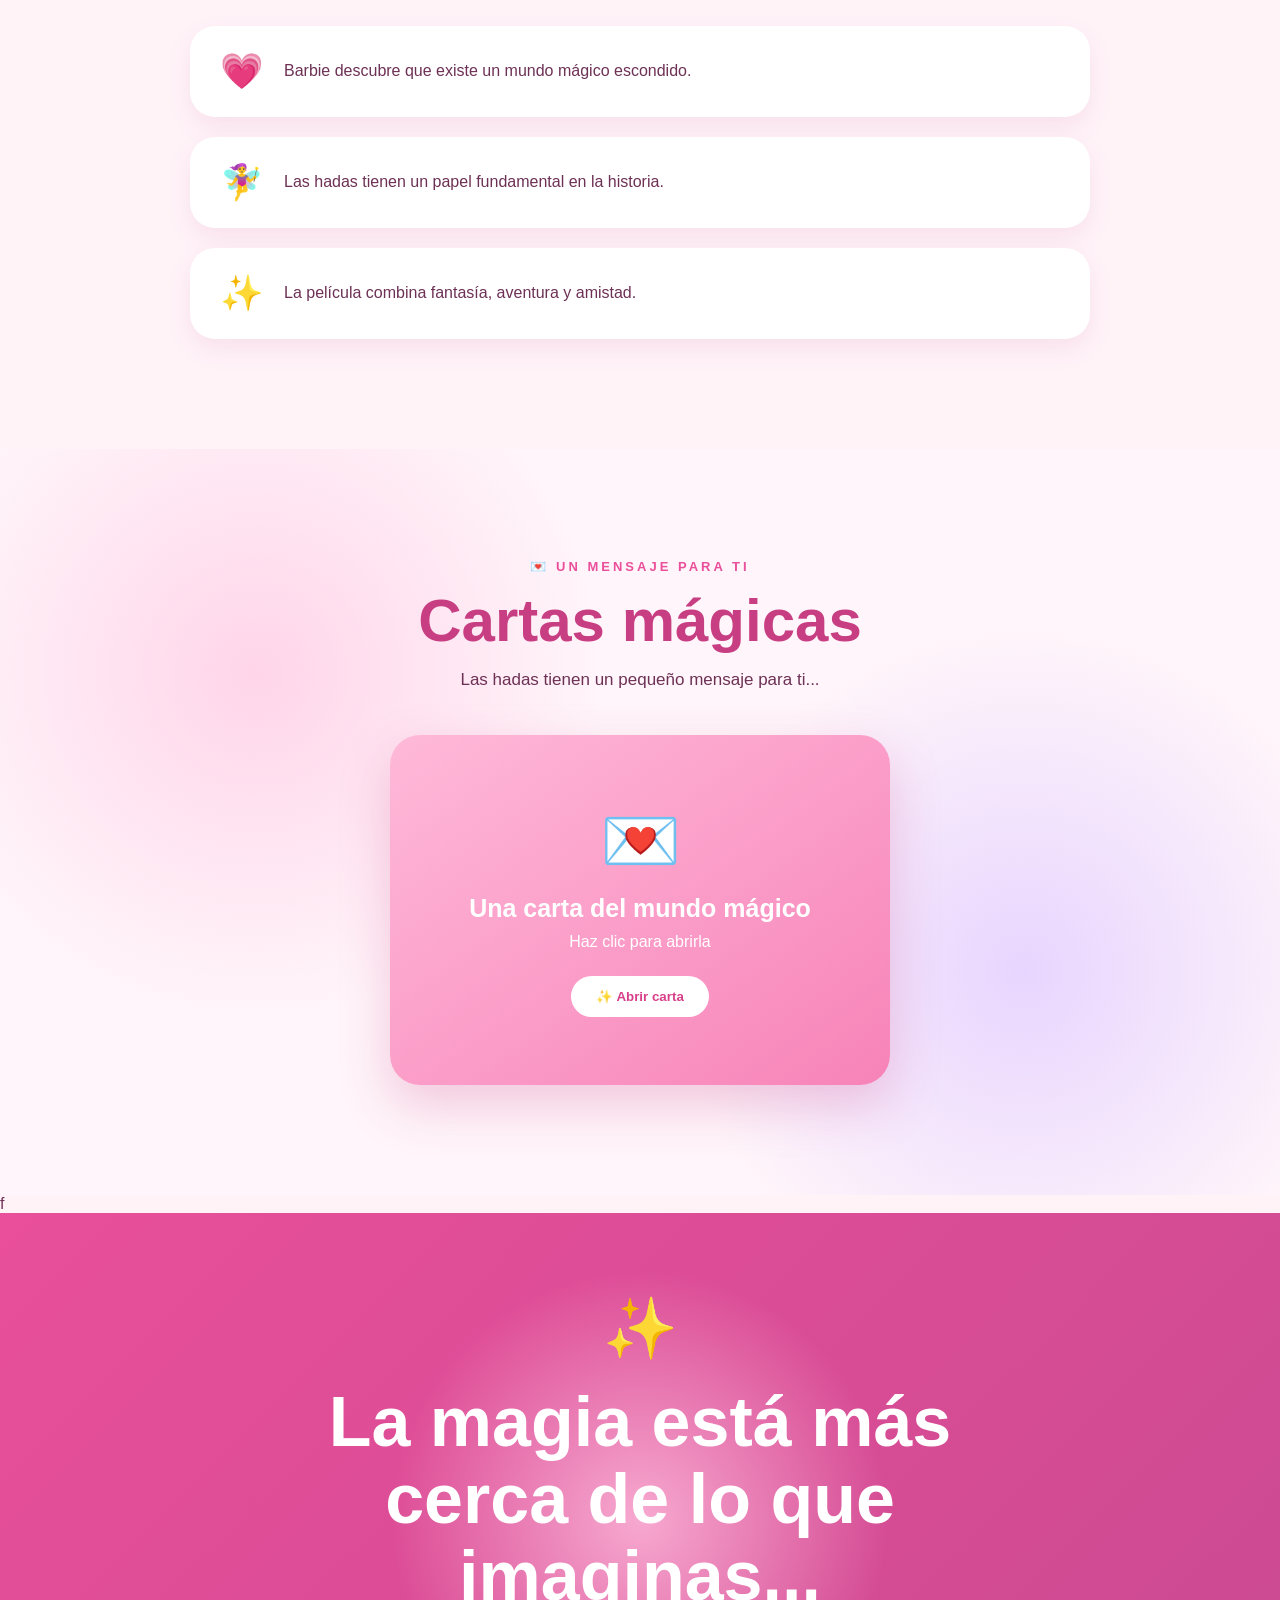
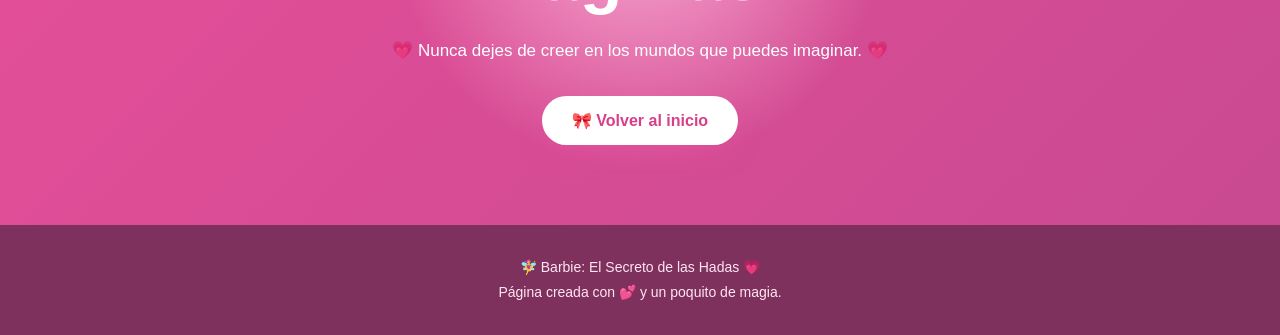
==== commit ed61ff02: "Update index.html" ====
--- a/index.html
+++ b/index.html
@@ -9,6 +9,7 @@
 
     <!-- CSS -->
     <link rel="stylesheet" href="style.css">
+    <meta name="google-site-verification" content="JsnFOy7JfPRsLD_-PcHWwQShvIr7aJH6OM8ITiVPzxM" />
 </head>
 
 <body>
